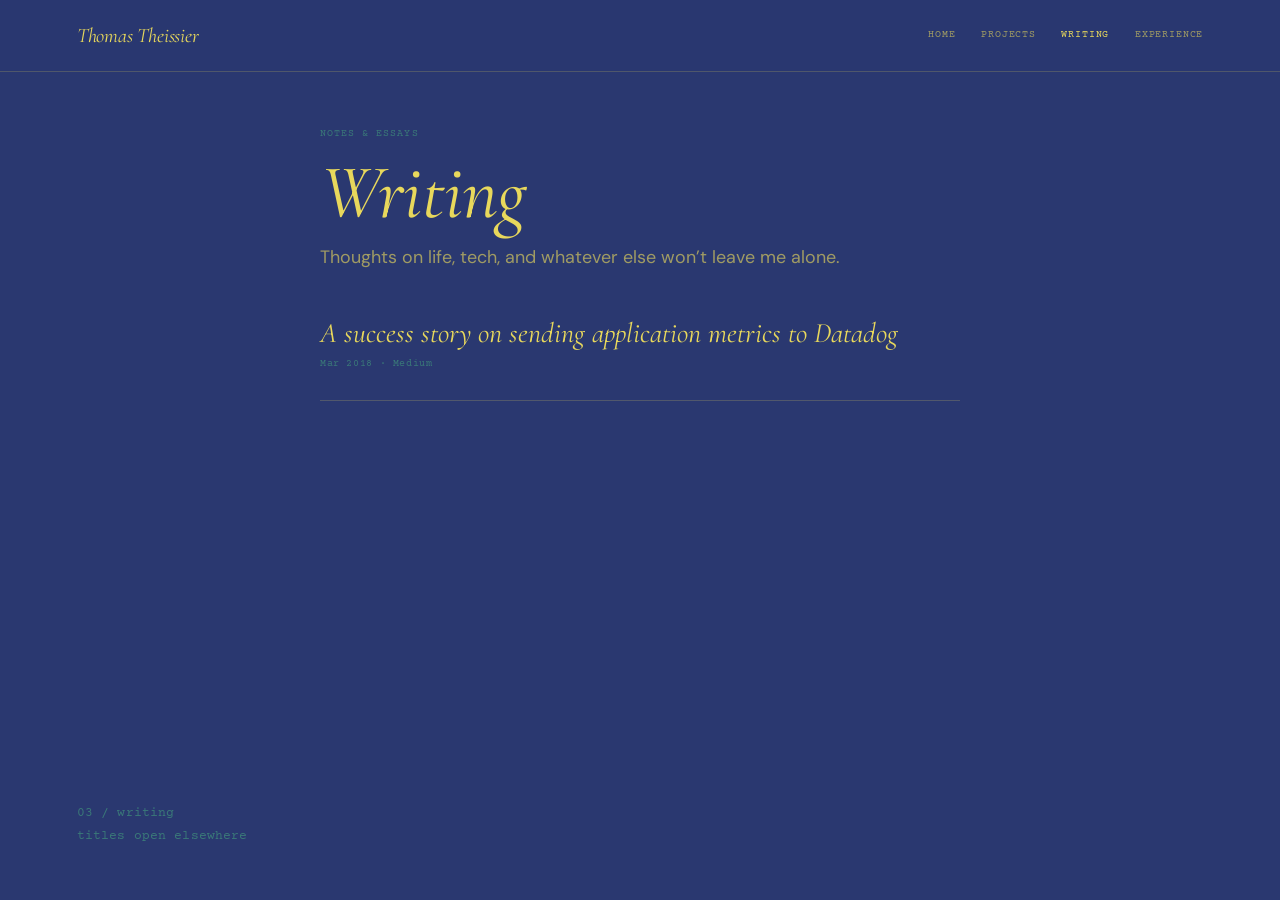
==== writing/index.html @ 01b38d6f "is this a portfolio?" ====
<!DOCTYPE html>
<html lang="en">
  <head>
    <meta charset="utf-8" />
    <meta name="viewport" content="width=device-width, initial-scale=1" />
    <title>Writing — Thomas Theissier</title>
    <meta
      name="description"
      content="Thoughts on life, tech, and other interests — Thomas Theissier."
    />
    <link rel="preconnect" href="https://fonts.googleapis.com" />
    <link rel="preconnect" href="https://fonts.gstatic.com" crossorigin />
    <link
      href="https://fonts.googleapis.com/css2?family=Cormorant+Garamond:ital,wght@0,400;0,500;0,600;1,400;1,500&family=Courier+Prime:wght@400;500&family=DM+Sans:opsz,wght@9..40,400;9..40,500&display=swap"
      rel="stylesheet"
    />
    <link rel="stylesheet" href="../assets/css/vellum.css" />
  </head>
  <body>
    <header class="site-header">
      <a class="site-brand" href="../index.html">Thomas Theissier</a>
      <nav class="site-nav" aria-label="Primary">
        <a href="../index.html" data-nav="home">Home</a>
        <a href="../projects.html" data-nav="projects">Projects</a>
        <a href="index.html" data-nav="writing">Writing</a>
        <a href="../experience.html" data-nav="experience">Experience</a>
      </nav>
    </header>

    <main class="site-main">
      <section class="page-section page-section--narrow">
        <header class="page-header">
          <span class="kicker">Notes &amp; essays</span>
          <h1 class="h1">Writing</h1>
          <p class="lead">
            Thoughts on life, tech, and whatever else won’t leave me alone.
          </p>
        </header>

        <ul class="writing-list">
          <li>
            <a
              href="https://medium.com/@thomas.theissier/c2c62c8e23bf"
              target="_blank"
              rel="noopener noreferrer"
            >
              A success story on sending application metrics to Datadog
            </a>
            <span class="writing-meta">Mar 2018 · Medium</span>
          </li>
        </ul>
      </section>

      <aside class="pin-annotation" aria-hidden="true">
        <span class="pin-note">03 / writing</span>
        <span class="pin-note">titles open elsewhere</span>
      </aside>
    </main>

    <script src="../assets/js/main.js"></script>
  </body>
</html>
---- assets/css/vellum.css ----
/* Vellum portfolio — navy field, warm yellow type, dusty teal accent */

:root {
  --c-bg: #2a3870;
  --c-bg-alt: #343f80;
  --c-bg-deep: #1f2858;
  --c-fg: #e8d85c;
  --c-fg-2: rgba(232, 216, 92, 0.62);
  --c-fg-3: rgba(232, 216, 92, 0.32);
  --c-accent: #3a7878;
  --c-emphasis: #f5e168;
  --c-border: rgba(232, 216, 92, 0.2);

  --f-display: "Cormorant Garamond", Georgia, serif;
  --f-heading: "Cormorant Garamond", Georgia, serif;
  --f-body: "DM Sans", system-ui, sans-serif;
  --f-mono: "Courier Prime", "Courier New", monospace;

  --sz-display: clamp(3.5rem, 9vw, 7.5rem);
  --sz-h1: clamp(2.5rem, 6vw, 5rem);
  --sz-h2: clamp(1.75rem, 3.5vw, 3rem);
  --sz-h3: clamp(1.25rem, 2.2vw, 1.85rem);
  --sz-quote: clamp(1.5rem, 3vw, 2.4rem);
  --sz-lead: clamp(1rem, 1.4vw, 1.25rem);
  --sz-body: clamp(0.95rem, 1.05vw, 1.1rem);
  --sz-caption: clamp(0.8rem, 0.9vw, 0.95rem);
  --sz-label: clamp(0.65rem, 0.72vw, 0.78rem);
  --sz-pin: clamp(0.75rem, 1vw, 0.95rem);

  --pad-x: clamp(1.5rem, 6vw, 5rem);
  --pad-y: clamp(1.5rem, 6vh, 4rem);
  --gap-lg: clamp(2rem, 5vh, 3.5rem);
  --gap-md: clamp(1.25rem, 3vh, 2rem);
  --gap-sm: clamp(0.75rem, 1.5vh, 1.25rem);

  --max-prose: 65ch;
  --nav-h: 4.5rem;

  /* Project gallery tile sizes (px) — JS picks randomly in this range */
  --project-size-min: 120;
  --project-size-max: 280;
}

*,
*::before,
*::after {
  box-sizing: border-box;
  margin: 0;
  padding: 0;
}

html {
  scroll-behavior: smooth;
}

body {
  min-height: 100vh;
  background: var(--c-bg);
  color: var(--c-fg);
  font-family: var(--f-body);
  font-size: var(--sz-body);
  line-height: 1.65;
  -webkit-font-smoothing: antialiased;
}

a {
  color: inherit;
  text-decoration-thickness: 1px;
  text-underline-offset: 0.2em;
}

a:hover {
  color: var(--c-emphasis);
}

img {
  display: block;
  max-width: 100%;
  height: auto;
}

/* ── Typography ─────────────────────────────────────────────────── */

.display {
  font-family: var(--f-display);
  font-size: var(--sz-display);
  font-weight: 400;
  font-style: italic;
  line-height: 0.92;
  letter-spacing: -0.01em;
}

.h1 {
  font-family: var(--f-heading);
  font-size: var(--sz-h1);
  font-weight: 400;
  font-style: italic;
  line-height: 0.95;
  letter-spacing: -0.01em;
}

.h2 {
  font-family: var(--f-heading);
  font-size: var(--sz-h2);
  font-weight: 400;
  font-style: italic;
  line-height: 1.05;
}

.h3 {
  font-family: var(--f-heading);
  font-size: var(--sz-h3);
  font-weight: 500;
  font-style: italic;
  line-height: 1.15;
}

.h1 em,
.h2 em,
.display em,
.quote-text em {
  font-style: normal;
  font-weight: 600;
  color: var(--c-emphasis);
}

.lead {
  font-family: var(--f-body);
  font-size: var(--sz-lead);
  font-weight: 400;
  line-height: 1.6;
  color: var(--c-fg-2);
}

.body {
  font-family: var(--f-body);
  font-size: var(--sz-body);
  line-height: 1.65;
}

.caption {
  font-family: var(--f-body);
  font-size: var(--sz-caption);
  color: var(--c-fg-2);
  line-height: 1.5;
}

.label {
  font-family: var(--f-mono);
  font-size: var(--sz-label);
  font-weight: 400;
  letter-spacing: 0.1em;
  color: var(--c-accent);
  text-transform: uppercase;
}

.muted {
  color: var(--c-fg-2);
}

.kicker {
  font-family: var(--f-mono);
  font-size: var(--sz-label);
  letter-spacing: 0.1em;
  color: var(--c-accent);
  text-transform: uppercase;
}

.rule {
  width: 28px;
  height: 1px;
  background: var(--c-accent);
  border: none;
}

.pin-note {
  font-family: var(--f-mono);
  font-size: var(--sz-pin);
  font-weight: 500;
  line-height: 1.5;
  color: var(--c-accent);
  letter-spacing: 0.01em;
}

.quote-mark {
  font-family: var(--f-display);
  font-size: clamp(3.5rem, 7vw, 5.5rem);
  font-weight: 400;
  font-style: italic;
  line-height: 0.6;
  color: var(--c-accent);
}

.quote-text {
  font-family: var(--f-display);
  font-size: var(--sz-quote);
  font-weight: 400;
  font-style: italic;
  line-height: 1.25;
}

/* ── Layout shell ───────────────────────────────────────────────── */

.site-header {
  position: sticky;
  top: 0;
  z-index: 50;
  display: flex;
  align-items: center;
  justify-content: space-between;
  gap: var(--gap-md);
  min-height: var(--nav-h);
  padding: 0 var(--pad-x);
  background: rgba(42, 56, 112, 0.92);
  border-bottom: 1px solid var(--c-border);
  backdrop-filter: blur(8px);
}

.site-brand {
  font-family: var(--f-heading);
  font-size: clamp(1.15rem, 1.6vw, 1.4rem);
  font-style: italic;
  font-weight: 400;
  text-decoration: none;
  letter-spacing: -0.01em;
}

.site-brand:hover {
  color: var(--c-emphasis);
}

.site-nav {
  display: flex;
  flex-wrap: wrap;
  justify-content: flex-end;
  gap: clamp(0.85rem, 2vw, 1.75rem);
}

.site-nav a {
  font-family: var(--f-mono);
  font-size: var(--sz-label);
  letter-spacing: 0.08em;
  text-transform: uppercase;
  text-decoration: none;
  color: var(--c-fg-2);
}

.site-nav a:hover,
.site-nav a.is-active {
  color: var(--c-fg);
}

.site-main {
  position: relative;
  min-height: calc(100vh - var(--nav-h));
  padding: var(--pad-y) var(--pad-x) calc(var(--pad-y) + 5.5rem);
}

.site-main.is-entering {
  animation: enter 0.7s cubic-bezier(0.16, 1, 0.3, 1) both;
}

@keyframes enter {
  from {
    opacity: 0;
    transform: translateY(10px);
  }
  to {
    opacity: 1;
    transform: translateY(0);
  }
}

.pin-annotation {
  position: absolute;
  bottom: var(--pad-y);
  left: var(--pad-x);
  display: flex;
  flex-direction: column;
  gap: 0.25rem;
  max-width: 16rem;
  z-index: 10;
}

/* ── Page patterns ──────────────────────────────────────────────── */

.page-cover {
  min-height: calc(100vh - var(--nav-h) - 2 * var(--pad-y));
  display: flex;
  flex-direction: column;
  align-items: center;
  justify-content: center;
  text-align: center;
  gap: var(--gap-md);
}

.page-cover .cover-stack {
  display: flex;
  flex-direction: column;
  align-items: center;
  gap: var(--gap-md);
  max-width: 40rem;
}

.page-section {
  max-width: 56rem;
  margin: 0 auto;
}

.page-section--narrow {
  max-width: 40rem;
}

.page-section--gallery {
  max-width: min(72rem, 100%);
}

.visually-hidden {
  position: absolute;
  width: 1px;
  height: 1px;
  padding: 0;
  margin: -1px;
  overflow: hidden;
  clip: rect(0, 0, 0, 0);
  white-space: nowrap;
  border: 0;
}

.page-header {
  display: flex;
  flex-direction: column;
  align-items: flex-start;
  gap: var(--gap-sm);
  margin-bottom: var(--gap-lg);
}

.page-header--center {
  align-items: center;
  text-align: center;
}

/* ── Projects gallery ───────────────────────────────────────────── */

.project-gallery {
  display: flex;
  flex-wrap: wrap;
  justify-content: center;
  align-items: flex-end;
  gap: clamp(0.65rem, 1.4vw, 1.1rem);
  width: 100%;
}

.project-item {
  width: var(--project-size, 200px);
  flex: 0 0 auto;
  margin: 0;
}

.project-link {
  position: relative;
  display: block;
  width: 100%;
  overflow: hidden;
  text-decoration: none;
  border: 1px solid var(--c-border);
  color: inherit;
  background: var(--c-bg-deep);
  transition: border-color 0.35s ease, transform 0.35s cubic-bezier(0.16, 1, 0.3, 1);
}

.project-link:hover,
.project-link:focus-visible {
  border-color: var(--c-fg-2);
  color: inherit;
  transform: translateY(-3px);
  outline: none;
}

.project-link img {
  width: 100%;
  aspect-ratio: 5 / 4;
  object-fit: cover;
  object-position: center top;
  background: var(--c-bg-deep);
  transform: scale(1.01);
  transition: transform 0.55s cubic-bezier(0.16, 1, 0.3, 1), filter 0.45s ease;
}

.project-link:hover img,
.project-link:focus-visible img {
  transform: scale(1.08);
  filter: saturate(1.05) brightness(0.78);
}

.project-overlay {
  position: absolute;
  inset: 0;
  display: flex;
  flex-direction: column;
  align-items: center;
  justify-content: center;
  gap: 0.55rem;
  padding: 0.85rem;
  text-align: center;
  background: linear-gradient(
    160deg,
    rgba(31, 40, 88, 0.18) 0%,
    rgba(31, 40, 88, 0.78) 55%,
    rgba(42, 56, 112, 0.88) 100%
  );
  opacity: 0;
  transform: translateY(10%);
  transition: opacity 0.35s ease, transform 0.45s cubic-bezier(0.16, 1, 0.3, 1);
  pointer-events: none;
}

.project-link:hover .project-overlay,
.project-link:focus-visible .project-overlay {
  opacity: 1;
  transform: translateY(0);
}

.project-overlay-title {
  font-family: var(--f-heading);
  font-style: italic;
  font-size: clamp(0.95rem, 2.4vw, 1.35rem);
  font-weight: 500;
  line-height: 1.15;
  color: var(--c-fg);
  transform: translateY(8px);
  transition: transform 0.45s cubic-bezier(0.16, 1, 0.3, 1) 0.04s;
}

.project-overlay-cta {
  font-family: var(--f-mono);
  font-size: var(--sz-label);
  letter-spacing: 0.12em;
  text-transform: uppercase;
  color: var(--c-accent);
  transform: translateY(10px);
  opacity: 0.9;
  transition: transform 0.45s cubic-bezier(0.16, 1, 0.3, 1) 0.08s,
    color 0.25s ease;
}

.project-link:hover .project-overlay-title,
.project-link:focus-visible .project-overlay-title,
.project-link:hover .project-overlay-cta,
.project-link:focus-visible .project-overlay-cta {
  transform: translateY(0);
}

.project-link:hover .project-overlay-cta,
.project-link:focus-visible .project-overlay-cta {
  color: var(--c-emphasis);
}

.project-placeholder {
  width: 100%;
  aspect-ratio: 5 / 4;
  display: flex;
  align-items: center;
  justify-content: center;
  background: rgba(31, 40, 88, 0.55);
  border: 1px dashed var(--c-border);
  font-family: var(--f-mono);
  font-size: var(--sz-label);
  letter-spacing: 0.08em;
  color: var(--c-fg-3);
  text-transform: uppercase;
}

.project-caption {
  font-family: var(--f-heading);
  font-style: italic;
  font-size: var(--sz-h3);
  color: var(--c-fg-2);
}

/* ── Writing list ───────────────────────────────────────────────── */

.writing-list {
  list-style: none;
  display: flex;
  flex-direction: column;
  gap: var(--gap-md);
  width: 100%;
}

.writing-list li {
  display: flex;
  flex-direction: column;
  gap: 0.35rem;
  padding-bottom: var(--gap-md);
  border-bottom: 1px solid var(--c-border);
}

.writing-list a {
  font-family: var(--f-heading);
  font-size: var(--sz-h3);
  font-style: italic;
  font-weight: 400;
  text-decoration: none;
  line-height: 1.2;
}

.writing-list a:hover {
  color: var(--c-emphasis);
}

.writing-meta {
  font-family: var(--f-mono);
  font-size: var(--sz-label);
  letter-spacing: 0.06em;
  color: var(--c-accent);
}

/* ── Article ────────────────────────────────────────────────────── */

.article {
  max-width: var(--max-prose);
  margin: 0 auto;
}

.article-header {
  display: flex;
  flex-direction: column;
  gap: var(--gap-sm);
  margin-bottom: var(--gap-lg);
  padding-bottom: var(--gap-md);
  border-bottom: 1px solid var(--c-border);
}

.article-body p + p {
  margin-top: 1.25em;
}

.article-body h2 {
  font-family: var(--f-heading);
  font-size: var(--sz-h3);
  font-style: italic;
  font-weight: 500;
  margin: 2em 0 0.75em;
}

.article-back {
  display: inline-block;
  margin-bottom: var(--gap-md);
  font-family: var(--f-mono);
  font-size: var(--sz-label);
  letter-spacing: 0.08em;
  text-transform: uppercase;
  text-decoration: none;
  color: var(--c-accent);
}

.article-back:hover {
  color: var(--c-emphasis);
}

/* ── Experience ─────────────────────────────────────────────────── */

.timeline {
  list-style: none;
  display: flex;
  flex-direction: column;
  gap: var(--gap-lg);
  margin-bottom: var(--gap-lg);
}

.timeline-item {
  display: grid;
  grid-template-columns: minmax(7rem, 9rem) 1fr;
  gap: var(--gap-md);
  padding-bottom: var(--gap-md);
  border-bottom: 1px solid var(--c-border);
}

.timeline-dates {
  font-family: var(--f-mono);
  font-size: var(--sz-label);
  letter-spacing: 0.06em;
  color: var(--c-accent);
  padding-top: 0.35em;
}

.timeline-role {
  display: flex;
  flex-direction: column;
  gap: 0.4rem;
}

.timeline-title {
  font-family: var(--f-heading);
  font-size: var(--sz-h3);
  font-style: italic;
  font-weight: 500;
  line-height: 1.2;
}

.timeline-org {
  font-family: var(--f-mono);
  font-size: var(--sz-caption);
  letter-spacing: 0.04em;
  color: var(--c-fg-2);
}

.timeline-blurb {
  color: var(--c-fg-2);
  max-width: 40rem;
}

.actions {
  display: flex;
  flex-wrap: wrap;
  gap: 0.75rem 1rem;
  margin-top: var(--gap-md);
}

.btn {
  display: inline-flex;
  align-items: center;
  justify-content: center;
  padding: 0.7rem 1.1rem;
  font-family: var(--f-mono);
  font-size: var(--sz-label);
  letter-spacing: 0.08em;
  text-transform: uppercase;
  text-decoration: none;
  color: var(--c-fg);
  border: 1px solid var(--c-border);
  background: transparent;
  transition: border-color 0.2s ease, color 0.2s ease, background 0.2s ease;
}

.btn:hover {
  border-color: var(--c-fg-2);
  color: var(--c-emphasis);
  background: rgba(31, 40, 88, 0.45);
}

.btn--solid {
  background: rgba(58, 120, 120, 0.25);
  border-color: var(--c-accent);
}

/* ── Resume print view ──────────────────────────────────────────── */

.resume-page .site-header {
  print-color-adjust: exact;
}

.resume-sheet {
  max-width: 48rem;
  margin: 0 auto;
}

.resume-sheet h1 {
  margin-bottom: 0.35rem;
}

.resume-sheet .lead {
  margin-bottom: var(--gap-md);
}

.resume-block {
  margin-top: var(--gap-md);
  padding-top: var(--gap-md);
  border-top: 1px solid var(--c-border);
}

.resume-block h2 {
  margin-bottom: var(--gap-sm);
}

.resume-block ul {
  list-style: none;
  display: flex;
  flex-direction: column;
  gap: 0.85rem;
}

.resume-block li strong {
  font-family: var(--f-heading);
  font-style: italic;
  font-weight: 500;
  display: block;
  margin-bottom: 0.15rem;
}

@media print {
  .site-header,
  .actions,
  .pin-annotation,
  .no-print {
    display: none !important;
  }

  body {
    background: white;
    color: #1a1a1a;
  }

  .resume-sheet,
  .resume-sheet .muted,
  .resume-sheet .lead,
  .resume-sheet .timeline-org,
  .resume-sheet .label {
    color: #1a1a1a;
  }

  .site-main {
    padding: 0;
    min-height: auto;
  }
}

/* ── Responsive ─────────────────────────────────────────────────── */

@media (max-width: 720px) {
  .site-header {
    flex-direction: column;
    align-items: flex-start;
    padding-top: 1rem;
    padding-bottom: 1rem;
    gap: 0.75rem;
  }

  .site-nav {
    justify-content: flex-start;
    gap: 0.85rem 1.1rem;
  }

  .timeline-item {
    grid-template-columns: 1fr;
    gap: 0.5rem;
  }

  .pin-annotation {
    position: static;
    margin-top: var(--gap-lg);
    max-width: none;
  }

  .page-cover {
    min-height: auto;
    padding-top: var(--gap-lg);
    padding-bottom: var(--gap-lg);
  }
}

@media (max-width: 520px) {
  .project-item {
    width: min(100%, calc(50% - 0.4rem)) !important;
  }
}

@media (prefers-reduced-motion: reduce) {
  .site-main.is-entering {
    animation: none;
  }

  .project-link,
  .project-link img,
  .project-overlay,
  .project-overlay-title,
  .project-overlay-cta {
    transition: none;
  }

  .project-link:hover,
  .project-link:focus-visible {
    transform: none;
  }

  .project-link:hover img,
  .project-link:focus-visible img {
    transform: none;
  }

  .project-overlay {
    opacity: 1;
    transform: none;
    background: linear-gradient(
      to top,
      rgba(31, 40, 88, 0.88) 0%,
      rgba(31, 40, 88, 0.2) 55%,
      transparent 100%
    );
    justify-content: flex-end;
    padding-bottom: 0.75rem;
  }

  .project-overlay-title,
  .project-overlay-cta {
    transform: none;
  }
}
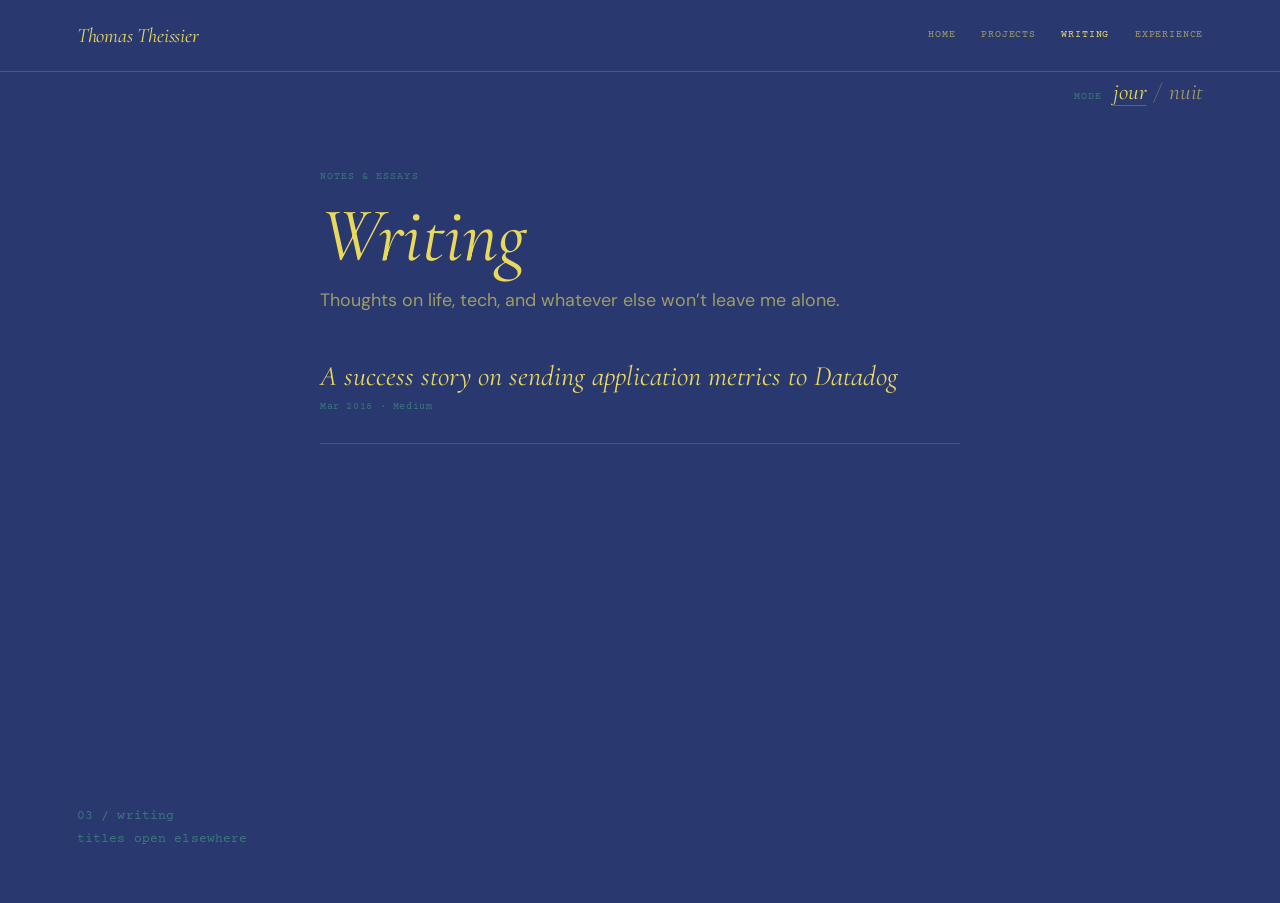
==== commit 148bde8e: "dark / light modes + quote changes" ====
--- a/writing/index.html
+++ b/writing/index.html
@@ -3,6 +3,7 @@
   <head>
     <meta charset="utf-8" />
     <meta name="viewport" content="width=device-width, initial-scale=1" />
+    <meta http-equiv="cache-control" content="no-cache" />
     <title>Writing — Thomas Theissier</title>
     <meta
       name="description"
@@ -14,18 +15,37 @@
       href="https://fonts.googleapis.com/css2?family=Cormorant+Garamond:ital,wght@0,400;0,500;0,600;1,400;1,500&family=Courier+Prime:wght@400;500&family=DM+Sans:opsz,wght@9..40,400;9..40,500&display=swap"
       rel="stylesheet"
     />
-    <link rel="stylesheet" href="../assets/css/vellum.css" />
+    <link rel="stylesheet" href="../assets/css/vellum.css?v=9" />
+    <script src="../assets/js/theme.js?v=1"></script>
   </head>
   <body>
-    <header class="site-header">
-      <a class="site-brand" href="../index.html">Thomas Theissier</a>
-      <nav class="site-nav" aria-label="Primary">
-        <a href="../index.html" data-nav="home">Home</a>
-        <a href="../projects.html" data-nav="projects">Projects</a>
-        <a href="index.html" data-nav="writing">Writing</a>
-        <a href="../experience.html" data-nav="experience">Experience</a>
-      </nav>
-    </header>
+    <div class="site-chrome">
+      <header class="site-header">
+        <a class="site-brand" href="../index.html">Thomas Theissier</a>
+        <nav class="site-nav" aria-label="Primary">
+          <a href="../index.html" data-nav="home">Home</a>
+          <a href="../projects.html" data-nav="projects">Projects</a>
+          <a href="index.html" data-nav="writing">Writing</a>
+          <a href="../experience.html" data-nav="experience">Experience</a>
+        </nav>
+      </header>
+      <div class="theme-bar">
+        <button
+          type="button"
+          class="theme-toggle"
+          data-theme-toggle
+          aria-pressed="false"
+          aria-label="Switch to night theme"
+        >
+          <span class="theme-toggle-kicker">mode</span>
+          <span class="theme-toggle-track">
+            <span class="theme-toggle-opt" data-opt="day">jour</span>
+            <span class="theme-toggle-sep" aria-hidden="true">/</span>
+            <span class="theme-toggle-opt" data-opt="night">nuit</span>
+          </span>
+        </button>
+      </div>
+    </div>
 
     <main class="site-main">
       <section class="page-section page-section--narrow">
@@ -57,6 +77,6 @@
       </aside>
     </main>
 
-    <script src="../assets/js/main.js"></script>
+    <script src="../assets/js/main.js?v=4"></script>
   </body>
 </html>
--- a/assets/css/vellum.css
+++ b/assets/css/vellum.css
@@ -1,16 +1,6 @@
-/* Vellum portfolio — navy field, warm yellow type, dusty teal accent */
+/* Vellum portfolio — day: navy + warm yellow; night (venom): black + #21FC0D */
 
 :root {
-  --c-bg: #2a3870;
-  --c-bg-alt: #343f80;
-  --c-bg-deep: #1f2858;
-  --c-fg: #e8d85c;
-  --c-fg-2: rgba(232, 216, 92, 0.62);
-  --c-fg-3: rgba(232, 216, 92, 0.32);
-  --c-accent: #3a7878;
-  --c-emphasis: #f5e168;
-  --c-border: rgba(232, 216, 92, 0.2);
-
   --f-display: "Cormorant Garamond", Georgia, serif;
   --f-heading: "Cormorant Garamond", Georgia, serif;
   --f-body: "DM Sans", system-ui, sans-serif;
@@ -35,10 +25,129 @@
 
   --max-prose: 65ch;
   --nav-h: 4.5rem;
+  --theme-bar-h: 2.5rem;
+
+  /* The page field. Shared by body and the sticky chrome so the two paint
+     identically and no panel is visible behind the nav. */
+  --c-field:
+    radial-gradient(ellipse 120% 70% at 18% -8%, var(--c-glow-a), transparent 55%),
+    radial-gradient(ellipse 90% 60% at 100% 108%, var(--c-glow-b), transparent 50%),
+    var(--c-bg);
 
   /* Project gallery tile sizes (px) — JS picks randomly in this range */
   --project-size-min: 120;
   --project-size-max: 280;
+
+  /* Day defaults (overridden by html[data-theme]) */
+  --c-bg: #2a3870;
+  --c-bg-alt: #343f80;
+  --c-bg-deep: #1f2858;
+  --c-fg: #e8d85c;
+  --c-fg-2: rgba(232, 216, 92, 0.62);
+  --c-fg-3: rgba(232, 216, 92, 0.32);
+  --c-accent: #3a7878;
+  --c-emphasis: #f5e168;
+  --c-border: rgba(232, 216, 92, 0.2);
+  --c-overlay-0: rgba(31, 40, 88, 0.18);
+  --c-overlay-1: rgba(31, 40, 88, 0.78);
+  --c-overlay-2: rgba(42, 56, 112, 0.88);
+  --c-overlay-reduced-0: rgba(31, 40, 88, 0.88);
+  --c-overlay-reduced-1: rgba(31, 40, 88, 0.2);
+  --c-surface: rgba(31, 40, 88, 0.55);
+  --c-btn-hover: rgba(31, 40, 88, 0.45);
+  --c-btn-solid: rgba(58, 120, 120, 0.25);
+  --c-glow-a: transparent;
+  --c-glow-b: transparent;
+  --c-rule: var(--c-accent);
+  --c-accent-alt: var(--c-accent);
+  --c-text-gradient: none;
+
+  color-scheme: dark;
+}
+
+/* Day / vellum — specificity beats :root so toggle can win */
+html[data-theme="vellum"] {
+  --c-bg: #2a3870;
+  --c-bg-alt: #343f80;
+  --c-bg-deep: #1f2858;
+  --c-fg: #e8d85c;
+  --c-fg-2: rgba(232, 216, 92, 0.62);
+  --c-fg-3: rgba(232, 216, 92, 0.32);
+  --c-accent: #3a7878;
+  --c-emphasis: #f5e168;
+  --c-border: rgba(232, 216, 92, 0.2);
+  --c-overlay-0: rgba(31, 40, 88, 0.18);
+  --c-overlay-1: rgba(31, 40, 88, 0.78);
+  --c-overlay-2: rgba(42, 56, 112, 0.88);
+  --c-overlay-reduced-0: rgba(31, 40, 88, 0.88);
+  --c-overlay-reduced-1: rgba(31, 40, 88, 0.2);
+  --c-surface: rgba(31, 40, 88, 0.55);
+  --c-btn-hover: rgba(31, 40, 88, 0.45);
+  --c-btn-solid: rgba(58, 120, 120, 0.25);
+  --c-glow-a: transparent;
+  --c-glow-b: transparent;
+  --c-rule: var(--c-accent);
+  --c-accent-alt: var(--c-accent);
+  --c-text-gradient: none;
+}
+
+/* Night / venom — a green-tinted dark field, the way day is a tinted navy
+   rather than white. Every navy tint has a green counterpart here. */
+html[data-theme="venom"] {
+  --c-bg: #0c160d;
+  --c-bg-alt: #142014;
+  --c-bg-deep: #071008;
+  --c-fg: #21fc0d;
+  --c-fg-2: rgba(33, 252, 13, 0.68);
+  --c-fg-3: rgba(33, 252, 13, 0.34);
+  --c-accent: #16c40a;
+  --c-accent-alt: #58e04a;
+  --c-emphasis: #b6ffa8;
+  --c-border: rgba(33, 252, 13, 0.24);
+  --c-overlay-0: rgba(10, 24, 12, 0.2);
+  --c-overlay-1: rgba(6, 15, 7, 0.82);
+  --c-overlay-2: rgba(4, 10, 5, 0.94);
+  --c-overlay-reduced-0: rgba(6, 15, 7, 0.9);
+  --c-overlay-reduced-1: rgba(10, 24, 12, 0.3);
+  --c-surface: rgba(33, 252, 13, 0.07);
+  --c-btn-hover: rgba(33, 252, 13, 0.1);
+  --c-btn-solid: rgba(33, 252, 13, 0.14);
+  --c-glow-a: rgba(33, 252, 13, 0.09);
+  --c-glow-b: rgba(33, 252, 13, 0.05);
+  --c-rule: linear-gradient(90deg, #b6ffa8 0%, #21fc0d 55%, #0f8a06 100%);
+
+  /* A ramp per family of type, so the greens shift across a page instead of
+     every heading sharing one gradient. */
+  --c-text-gradient: linear-gradient(
+    165deg,
+    #b6ffa8 0%,
+    #21fc0d 46%,
+    #12a008 100%
+  );
+  --c-text-gradient-soft: linear-gradient(
+    100deg,
+    #d8ffd0 0%,
+    #6bff58 42%,
+    #21fc0d 100%
+  );
+  --c-text-gradient-mid: linear-gradient(
+    150deg,
+    #7dff6e 0%,
+    #21fc0d 58%,
+    #17b80b 100%
+  );
+  --c-text-gradient-deep: linear-gradient(
+    195deg,
+    #c6ffbb 0%,
+    #35fd23 48%,
+    #16b60b 100%
+  );
+  --c-text-gradient-wide: linear-gradient(
+    90deg,
+    #21fc0d 0%,
+    #b6ffa8 50%,
+    #21fc0d 100%
+  );
 }
 
 *,
@@ -55,12 +164,80 @@
 
 body {
   min-height: 100vh;
-  background: var(--c-bg);
+  background: var(--c-field);
+  background-attachment: fixed;
   color: var(--c-fg);
   font-family: var(--f-body);
   font-size: var(--sz-body);
   line-height: 1.65;
   -webkit-font-smoothing: antialiased;
+}
+
+/* Night: gradient type. This rule carries the clipping mechanics; the ramp
+   itself is assigned per family below. */
+html[data-theme="venom"] .site-brand,
+html[data-theme="venom"] .display,
+html[data-theme="venom"] .h1,
+html[data-theme="venom"] .h2,
+html[data-theme="venom"] .h3,
+html[data-theme="venom"] .quote-text,
+html[data-theme="venom"] .timeline-title,
+html[data-theme="venom"] .writing-list a,
+html[data-theme="venom"] .project-overlay-title,
+html[data-theme="venom"] .project-caption,
+html[data-theme="venom"] .article-body h2,
+html[data-theme="venom"] .resume-block li strong {
+  background-image: var(--c-text-gradient);
+  -webkit-background-clip: text;
+  background-clip: text;
+  color: transparent;
+  /* The gradient is painted only inside the box, so at these tight line
+     heights italic descenders (the j in "Projects") get cut. Grow the box,
+     then take the space back so layout is unchanged. */
+  padding: 0.06em 0.09em 0.22em;
+  margin: -0.06em -0.09em -0.22em;
+}
+
+/* Page titles keep the base ramp: pale at the top, deep at the tail. */
+html[data-theme="venom"] .display,
+html[data-theme="venom"] .h1 {
+  background-image: var(--c-text-gradient);
+}
+
+/* Pull quotes read lightest, sweeping left to right. */
+html[data-theme="venom"] .quote-text {
+  background-image: var(--c-text-gradient-soft);
+}
+
+/* Section headings sit in the middle of the range. */
+html[data-theme="venom"] .h2,
+html[data-theme="venom"] .h3,
+html[data-theme="venom"] .article-body h2,
+html[data-theme="venom"] .project-caption {
+  background-image: var(--c-text-gradient-mid);
+}
+
+/* List entries go deeper so they recede behind the headings above them. */
+html[data-theme="venom"] .timeline-title,
+html[data-theme="venom"] .writing-list a,
+html[data-theme="venom"] .resume-block li strong {
+  background-image: var(--c-text-gradient-deep);
+}
+
+/* Small type reads better lit from the middle than top to bottom. */
+html[data-theme="venom"] .site-brand,
+html[data-theme="venom"] .project-overlay-title {
+  background-image: var(--c-text-gradient-wide);
+}
+
+html[data-theme="venom"] .h1 em,
+html[data-theme="venom"] .h2 em,
+html[data-theme="venom"] .display em,
+html[data-theme="venom"] .quote-text em {
+  background: none;
+  -webkit-background-clip: unset;
+  background-clip: unset;
+  color: var(--c-emphasis);
 }
 
 a {
@@ -169,7 +346,7 @@
 .rule {
   width: 28px;
   height: 1px;
-  background: var(--c-accent);
+  background: var(--c-rule);
   border: none;
 }
 
@@ -178,7 +355,7 @@
   font-size: var(--sz-pin);
   font-weight: 500;
   line-height: 1.5;
-  color: var(--c-accent);
+  color: var(--c-accent-alt);
   letter-spacing: 0.01em;
 }
 
@@ -201,19 +378,111 @@
 
 /* ── Layout shell ───────────────────────────────────────────────── */
 
-.site-header {
+.site-chrome {
   position: sticky;
   top: 0;
   z-index: 50;
+  /* Same field as the body, anchored the same way, so the bar reads as bare
+     background while still hiding whatever scrolls under it. */
+  background: var(--c-field);
+  background-attachment: fixed;
+}
+
+.site-header {
   display: flex;
   align-items: center;
   justify-content: space-between;
   gap: var(--gap-md);
   min-height: var(--nav-h);
   padding: 0 var(--pad-x);
-  background: rgba(42, 56, 112, 0.92);
+  background: transparent;
   border-bottom: 1px solid var(--c-border);
-  backdrop-filter: blur(8px);
+}
+
+.theme-bar {
+  display: flex;
+  align-items: center;
+  justify-content: flex-end;
+  min-height: var(--theme-bar-h);
+  padding: 0.55rem var(--pad-x) 0.7rem;
+  background: transparent;
+}
+
+/* Type-only control — pin-note voice, no container (vellum) */
+.theme-toggle {
+  appearance: none;
+  border: none;
+  background: transparent;
+  display: inline-flex;
+  align-items: baseline;
+  gap: 0.7rem;
+  padding: 0;
+  cursor: pointer;
+  color: inherit;
+}
+
+.theme-toggle:focus-visible {
+  outline: none;
+}
+
+.theme-toggle-kicker {
+  font-family: var(--f-mono);
+  font-size: var(--sz-label);
+  font-weight: 400;
+  letter-spacing: 0.1em;
+  text-transform: uppercase;
+  color: var(--c-accent);
+}
+
+.theme-toggle-track {
+  display: inline-flex;
+  align-items: baseline;
+  gap: 0.5rem;
+  font-family: var(--f-heading);
+  font-style: italic;
+  font-weight: 400;
+  font-size: clamp(1.2rem, 1.8vw, 1.5rem);
+  line-height: 1;
+  letter-spacing: -0.01em;
+}
+
+.theme-toggle-opt {
+  color: var(--c-fg-2);
+  transition: color 0.25s ease, text-decoration-color 0.25s ease;
+}
+
+.theme-toggle-sep {
+  color: var(--c-fg-3);
+}
+
+/* Active state comes from the theme attribute. Day also covers a missing
+   attribute, so the control stays legible even if the script never runs. */
+html:not([data-theme="venom"]) .theme-toggle-opt[data-opt="day"],
+html[data-theme="venom"] .theme-toggle-opt[data-opt="night"] {
+  color: var(--c-fg);
+  text-decoration: underline;
+  text-decoration-thickness: 1px;
+  text-underline-offset: 0.24em;
+  text-decoration-color: var(--c-accent);
+}
+
+.theme-toggle:hover .theme-toggle-opt,
+.theme-toggle:focus-visible .theme-toggle-opt {
+  color: var(--c-fg-2);
+}
+
+html:not([data-theme="venom"])
+  .theme-toggle:hover
+  .theme-toggle-opt[data-opt="day"],
+html[data-theme="venom"] .theme-toggle:hover .theme-toggle-opt[data-opt="night"],
+html:not([data-theme="venom"])
+  .theme-toggle:focus-visible
+  .theme-toggle-opt[data-opt="day"],
+html[data-theme="venom"]
+  .theme-toggle:focus-visible
+  .theme-toggle-opt[data-opt="night"] {
+  color: var(--c-emphasis);
+  text-decoration-color: var(--c-fg-2);
 }
 
 .site-brand {
@@ -226,6 +495,13 @@
 }
 
 .site-brand:hover {
+  color: var(--c-emphasis);
+}
+
+html[data-theme="venom"] .site-brand:hover {
+  background: none;
+  -webkit-background-clip: unset;
+  background-clip: unset;
   color: var(--c-emphasis);
 }
 
@@ -252,7 +528,7 @@
 
 .site-main {
   position: relative;
-  min-height: calc(100vh - var(--nav-h));
+  min-height: calc(100vh - var(--nav-h) - var(--theme-bar-h));
   padding: var(--pad-y) var(--pad-x) calc(var(--pad-y) + 5.5rem);
 }
 
@@ -285,7 +561,7 @@
 /* ── Page patterns ──────────────────────────────────────────────── */
 
 .page-cover {
-  min-height: calc(100vh - var(--nav-h) - 2 * var(--pad-y));
+  min-height: calc(100vh - var(--nav-h) - var(--theme-bar-h) - 2 * var(--pad-y));
   display: flex;
   flex-direction: column;
   align-items: center;
@@ -405,9 +681,9 @@
   text-align: center;
   background: linear-gradient(
     160deg,
-    rgba(31, 40, 88, 0.18) 0%,
-    rgba(31, 40, 88, 0.78) 55%,
-    rgba(42, 56, 112, 0.88) 100%
+    var(--c-overlay-0) 0%,
+    var(--c-overlay-1) 55%,
+    var(--c-overlay-2) 100%
   );
   opacity: 0;
   transform: translateY(10%);
@@ -462,7 +738,7 @@
   display: flex;
   align-items: center;
   justify-content: center;
-  background: rgba(31, 40, 88, 0.55);
+  background: var(--c-surface);
   border: 1px dashed var(--c-border);
   font-family: var(--f-mono);
   font-size: var(--sz-label);
@@ -509,11 +785,18 @@
   color: var(--c-emphasis);
 }
 
+html[data-theme="venom"] .writing-list a:hover {
+  background: none;
+  -webkit-background-clip: unset;
+  background-clip: unset;
+  color: var(--c-emphasis);
+}
+
 .writing-meta {
   font-family: var(--f-mono);
   font-size: var(--sz-label);
   letter-spacing: 0.06em;
-  color: var(--c-accent);
+  color: var(--c-accent-alt);
 }
 
 /* ── Article ────────────────────────────────────────────────────── */
@@ -581,7 +864,7 @@
   font-family: var(--f-mono);
   font-size: var(--sz-label);
   letter-spacing: 0.06em;
-  color: var(--c-accent);
+  color: var(--c-accent-alt);
   padding-top: 0.35em;
 }
 
@@ -637,17 +920,17 @@
 .btn:hover {
   border-color: var(--c-fg-2);
   color: var(--c-emphasis);
-  background: rgba(31, 40, 88, 0.45);
+  background: var(--c-btn-hover);
 }
 
 .btn--solid {
-  background: rgba(58, 120, 120, 0.25);
+  background: var(--c-btn-solid);
   border-color: var(--c-accent);
 }
 
 /* ── Resume print view ──────────────────────────────────────────── */
 
-.resume-page .site-header {
+.resume-page .site-chrome {
   print-color-adjust: exact;
 }
 
@@ -690,7 +973,7 @@
 }
 
 @media print {
-  .site-header,
+  .site-chrome,
   .actions,
   .pin-annotation,
   .no-print {
@@ -732,6 +1015,10 @@
     gap: 0.85rem 1.1rem;
   }
 
+  .theme-bar {
+    justify-content: flex-start;
+  }
+
   .timeline-item {
     grid-template-columns: 1fr;
     gap: 0.5rem;
@@ -784,8 +1071,8 @@
     transform: none;
     background: linear-gradient(
       to top,
-      rgba(31, 40, 88, 0.88) 0%,
-      rgba(31, 40, 88, 0.2) 55%,
+      var(--c-overlay-reduced-0) 0%,
+      var(--c-overlay-reduced-1) 55%,
       transparent 100%
     );
     justify-content: flex-end;
